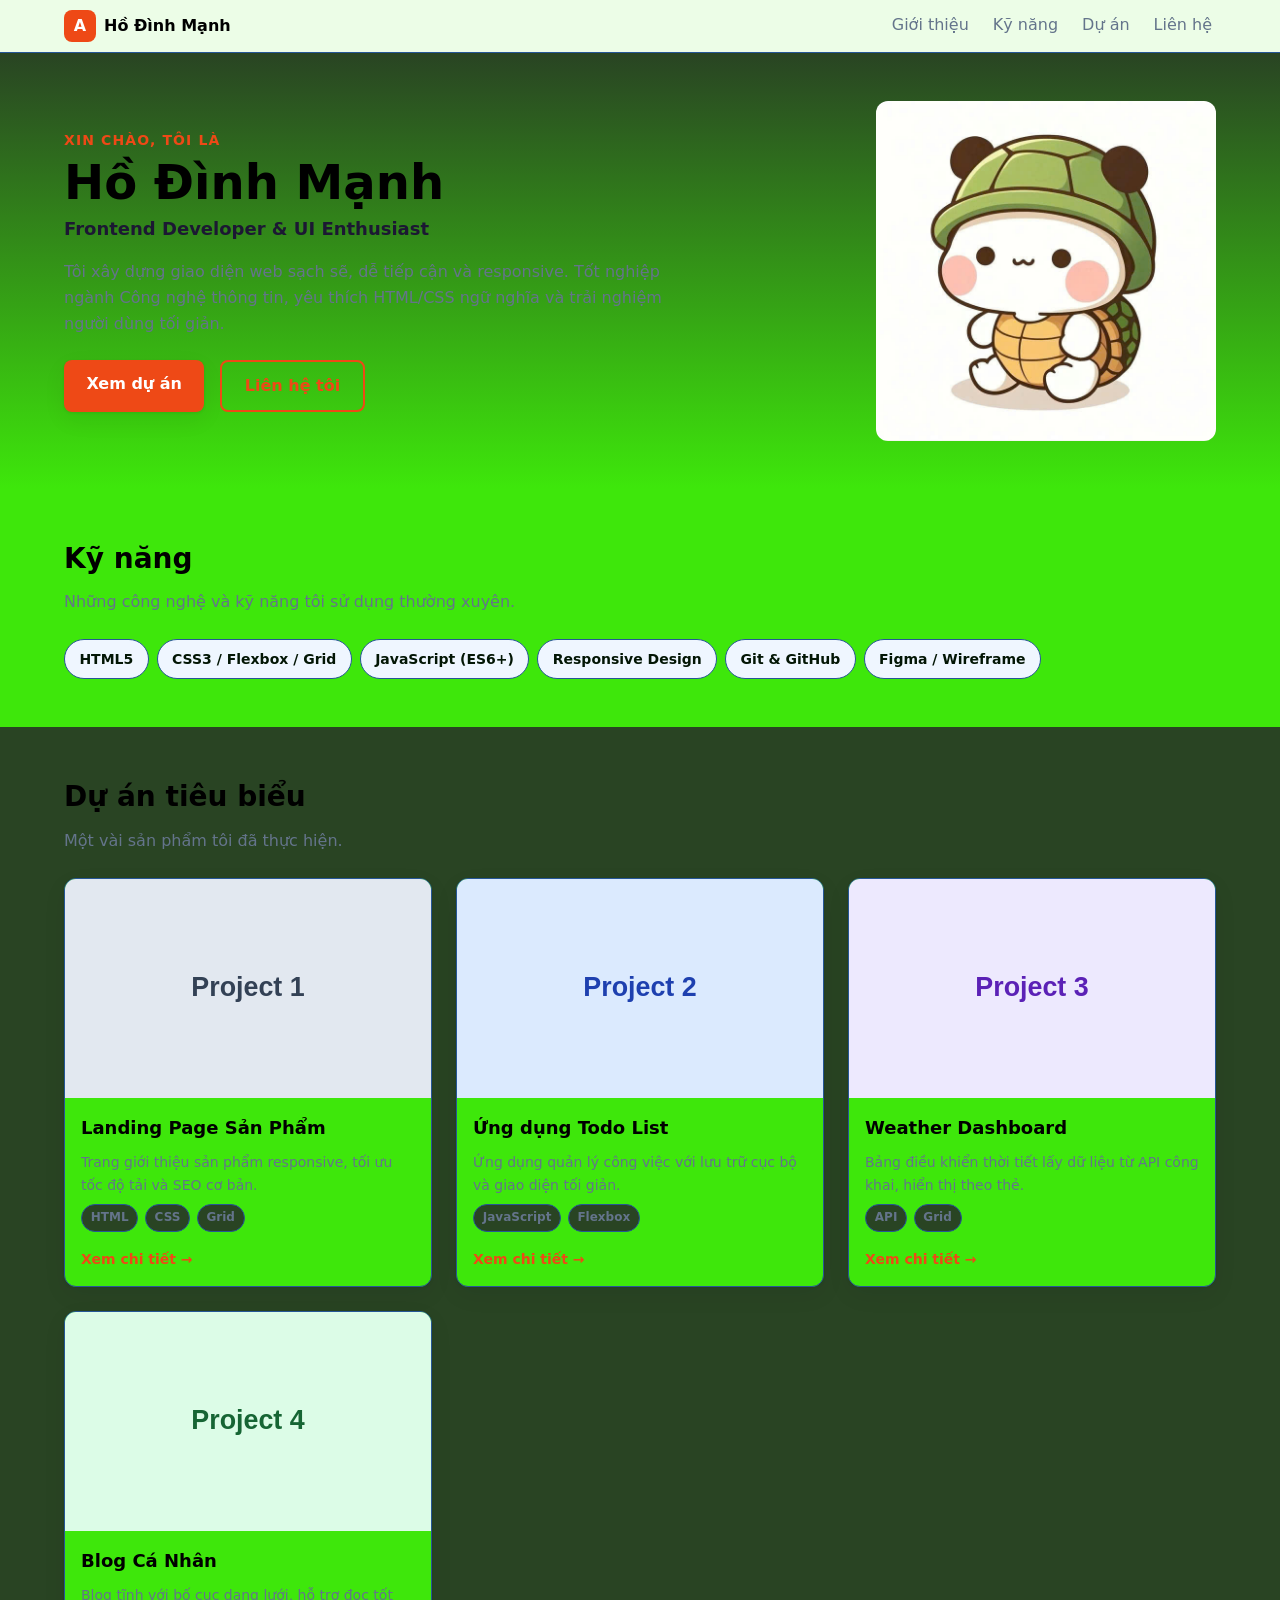
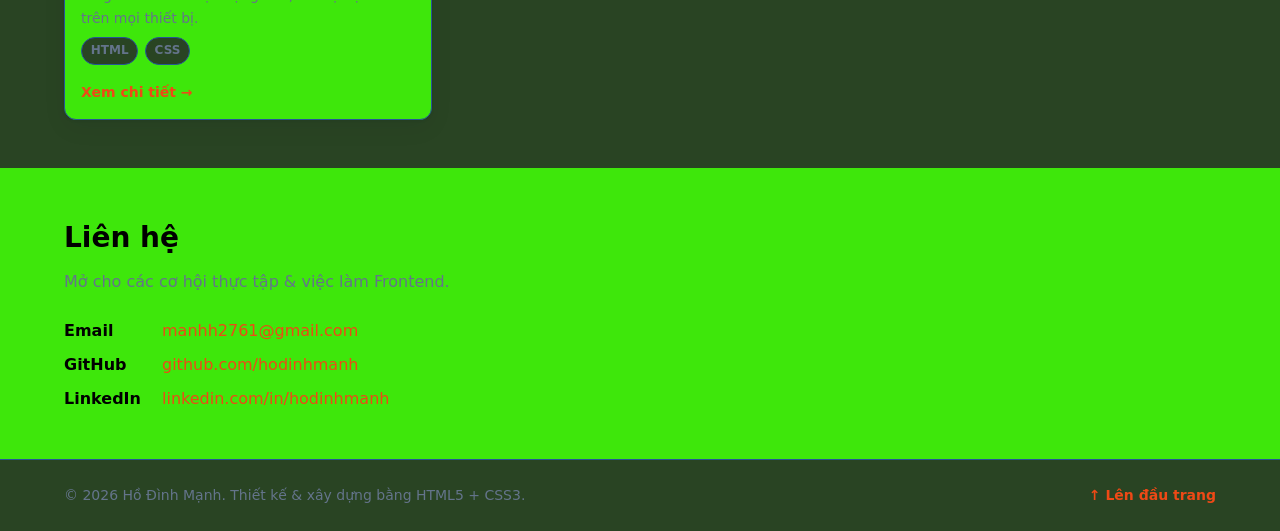
==== index.html @ feabca8a "init" ====
<!DOCTYPE html>
<!-- lang="vi" khai báo ngôn ngữ trang → hỗ trợ screen reader & SEO -->
<html lang="vi">

<head>
  <!-- ========== METADATA BẮT BUỘC ========== -->
  <meta charset="UTF-8" />
  <!-- viewport: nền tảng của responsive mobile-first, khóa tỉ lệ 1:1 với thiết bị -->
  <meta name="viewport" content="width=device-width, initial-scale=1.0" />
  <meta name="description" content="Portfolio CV của Hồ Đình Mạnh – Frontend Developer. Dự án, kỹ năng và thông tin liên hệ." />
  <meta name="author" content="Hồ Đình Mạnh" />
  <title>Hồ Đình Mạnh · Frontend Developer</title>

  <!-- Liên kết tới file CSS tách rời (yêu cầu của bài) -->
  <link rel="stylesheet" href="assets/css/styles.css" />
</head>

<body>

  <!-- ========================================================== -->
  <!-- HEADER: nhận diện + điều hướng chính                        -->
  <!-- ========================================================== -->
  <header class="site-header">
    <div class="container header-inner">
      <!-- Thương hiệu cá nhân -->
      <a class="brand" href="#top" aria-label="Về đầu trang">
        <span class="brand-mark" aria-hidden="true">A</span>
        <span class="brand-name">Hồ Đình Mạnh</span>
      </a>

      <!-- NAV dùng Flexbox (xem styles.css) -->
      <nav class="main-nav" aria-label="Điều hướng chính">
        <ul class="nav-list">
          <li><a href="#about">Giới thiệu</a></li>
          <li><a href="#skills">Kỹ năng</a></li>
          <li><a href="#projects">Dự án</a></li>
          <li><a href="#contact">Liên hệ</a></li>
        </ul>
      </nav>
    </div>
  </header>

  <!-- ========================================================== -->
  <!-- MAIN: toàn bộ nội dung chính của trang                      -->
  <!-- ========================================================== -->
  <main id="top">
    <!-- ----- SECTION: Giới thiệu / Hero ----- -->
    <section id="about" class="hero">
      <div class="container hero-inner">
        <div class="hero-text">
          <p class="eyebrow">Xin chào, tôi là</p>
          <h1 class="hero-title">Hồ Đình Mạnh</h1>
          <p class="hero-role">Frontend Developer &amp; UI Enthusiast</p>
          <p class="hero-desc">
            Tôi xây dựng giao diện web sạch sẽ, dễ tiếp cận và responsive.
            Tốt nghiệp ngành Công nghệ thông tin, yêu thích HTML/CSS ngữ nghĩa
            và trải nghiệm người dùng tối giản.
          </p>
          <div class="hero-actions">
            <a class="btn btn-primary" href="#projects">Xem dự án</a>
            <a class="btn btn-outline" href="#contact">Liên hệ tôi</a>
          </div>
        </div>

        <!-- Ảnh đại diện: dùng placeholder, thay bằng ảnh thật của bạn -->
        <figure class="hero-avatar">
          <img
            src="./assets/img/addmin.jpg"
            alt="Ảnh đại diện của Hồ Đình Mạnh"
            width="320" height="320" />
        </figure>
      </div>
    </section>

    <!-- ----- SECTION: Kỹ năng ----- -->
    <section id="skills" class="section">
      <div class="container">
        <h2 class="section-title">Kỹ năng</h2>
        <p class="section-sub">Những công nghệ và kỹ năng tôi sử dụng thường xuyên.</p>

        <ul class="skill-grid">
          <li class="skill-chip">HTML5</li>
          <li class="skill-chip">CSS3 / Flexbox / Grid</li>
          <li class="skill-chip">JavaScript (ES6+)</li>
          <li class="skill-chip">Responsive Design</li>
          <li class="skill-chip">Git &amp; GitHub</li>
          <li class="skill-chip">Figma / Wireframe</li>
        </ul>
      </div>
    </section>

    <!-- ----- SECTION: Dự án (danh sách thẻ dùng CSS Grid) ----- -->
    <section id="projects" class="section section-muted">
      <div class="container">
        <h2 class="section-title">Dự án tiêu biểu</h2>
        <p class="section-sub">Một vài sản phẩm tôi đã thực hiện.</p>

        <!-- .project-grid dùng CSS Grid (xem styles.css) -->
        <div class="project-grid">

          <!-- Mỗi thẻ là một <article> độc lập, có thể đứng riêng -->
          <article class="card">
            <img class="card-media"
              src="data:image/svg+xml,%3Csvg%20xmlns%3D%27http%3A//www.w3.org/2000/svg%27%20width%3D%27600%27%20height%3D%27360%27%20viewBox%3D%270%200%20600%20360%27%3E%3Crect%20width%3D%27100%25%27%20height%3D%27100%25%27%20fill%3D%27%23e2e8f0%27/%3E%3Ctext%20x%3D%2750%25%27%20y%3D%2750%25%27%20font-family%3D%27Segoe%20UI%2C%20Arial%2C%20sans-serif%27%20font-size%3D%2744%27%20font-weight%3D%27700%27%20fill%3D%27%23334155%27%20text-anchor%3D%27middle%27%20dominant-baseline%3D%27middle%27%3EProject%201%3C/text%3E%3C/svg%3E"
              alt="Ảnh minh họa dự án Landing Page" width="600" height="360" />
            <div class="card-body">
              <h3 class="card-title">Landing Page Sản Phẩm</h3>
              <p class="card-desc">
                Trang giới thiệu sản phẩm responsive, tối ưu tốc độ tải và SEO cơ bản.
              </p>
              <ul class="tag-list">
                <li>HTML</li>
                <li>CSS</li>
                <li>Grid</li>
              </ul>
              <a class="card-link" href="#">Xem chi tiết →</a>
            </div>
          </article>

          <article class="card">
            <img class="card-media"
              src="data:image/svg+xml,%3Csvg%20xmlns%3D%27http%3A//www.w3.org/2000/svg%27%20width%3D%27600%27%20height%3D%27360%27%20viewBox%3D%270%200%20600%20360%27%3E%3Crect%20width%3D%27100%25%27%20height%3D%27100%25%27%20fill%3D%27%23dbeafe%27/%3E%3Ctext%20x%3D%2750%25%27%20y%3D%2750%25%27%20font-family%3D%27Segoe%20UI%2C%20Arial%2C%20sans-serif%27%20font-size%3D%2744%27%20font-weight%3D%27700%27%20fill%3D%27%231e40af%27%20text-anchor%3D%27middle%27%20dominant-baseline%3D%27middle%27%3EProject%202%3C/text%3E%3C/svg%3E"
              alt="Ảnh minh họa dự án Todo App" width="600" height="360" />
            <div class="card-body">
              <h3 class="card-title">Ứng dụng Todo List</h3>
              <p class="card-desc">
                Ứng dụng quản lý công việc với lưu trữ cục bộ và giao diện tối giản.
              </p>
              <ul class="tag-list">
                <li>JavaScript</li>
                <li>Flexbox</li>
              </ul>
              <a class="card-link" href="#">Xem chi tiết →</a>
            </div>
          </article>

          <article class="card">
            <img class="card-media"
              src="data:image/svg+xml,%3Csvg%20xmlns%3D%27http%3A//www.w3.org/2000/svg%27%20width%3D%27600%27%20height%3D%27360%27%20viewBox%3D%270%200%20600%20360%27%3E%3Crect%20width%3D%27100%25%27%20height%3D%27100%25%27%20fill%3D%27%23ede9fe%27/%3E%3Ctext%20x%3D%2750%25%27%20y%3D%2750%25%27%20font-family%3D%27Segoe%20UI%2C%20Arial%2C%20sans-serif%27%20font-size%3D%2744%27%20font-weight%3D%27700%27%20fill%3D%27%235b21b6%27%20text-anchor%3D%27middle%27%20dominant-baseline%3D%27middle%27%3EProject%203%3C/text%3E%3C/svg%3E"
              alt="Ảnh minh họa dự án Weather Dashboard" width="600" height="360" />
            <div class="card-body">
              <h3 class="card-title">Weather Dashboard</h3>
              <p class="card-desc">
                Bảng điều khiển thời tiết lấy dữ liệu từ API công khai, hiển thị theo thẻ.
              </p>
              <ul class="tag-list">
                <li>API</li>
                <li>Grid</li>
              </ul>
              <a class="card-link" href="#">Xem chi tiết →</a>
            </div>
          </article>

          <article class="card">
            <img class="card-media"
              src="data:image/svg+xml,%3Csvg%20xmlns%3D%27http%3A//www.w3.org/2000/svg%27%20width%3D%27600%27%20height%3D%27360%27%20viewBox%3D%270%200%20600%20360%27%3E%3Crect%20width%3D%27100%25%27%20height%3D%27100%25%27%20fill%3D%27%23dcfce7%27/%3E%3Ctext%20x%3D%2750%25%27%20y%3D%2750%25%27%20font-family%3D%27Segoe%20UI%2C%20Arial%2C%20sans-serif%27%20font-size%3D%2744%27%20font-weight%3D%27700%27%20fill%3D%27%23166534%27%20text-anchor%3D%27middle%27%20dominant-baseline%3D%27middle%27%3EProject%204%3C/text%3E%3C/svg%3E"
              alt="Ảnh minh họa dự án Blog cá nhân" width="600" height="360" />
            <div class="card-body">
              <h3 class="card-title">Blog Cá Nhân</h3>
              <p class="card-desc">
                Blog tĩnh với bố cục dạng lưới, hỗ trợ đọc tốt trên mọi thiết bị.
              </p>
              <ul class="tag-list">
                <li>HTML</li>
                <li>CSS</li>
              </ul>
              <a class="card-link" href="#">Xem chi tiết →</a>
            </div>
          </article>

        </div><!-- /.project-grid -->
      </div>
    </section>

    <!-- ----- SECTION: Liên hệ ----- -->
    <section id="contact" class="section">
      <div class="container contact-inner">
        <h2 class="section-title">Liên hệ</h2>
        <p class="section-sub">Mở cho các cơ hội thực tập &amp; việc làm Frontend.</p>

        <ul class="contact-list">
          <li><span class="contact-label">Email</span> <a href="mailto:an.manhh2761@gmail.com">manhh2761@gmail.com</a></li>
          <li><span class="contact-label">GitHub</span> <a href="#">github.com/hodinhmanh</a></li>
          <li><span class="contact-label">LinkedIn</span> <a href="#">linkedin.com/in/hodinhmanh</a></li>
        </ul>
      </div>
    </section>

  </main>

  <!-- ========================================================== -->
  <!-- FOOTER                                                      -->
  <!-- ========================================================== -->
  <footer class="site-footer">
    <div class="container footer-inner">
      <p>© 2026 Hồ Đình Mạnh. Thiết kế &amp; xây dựng bằng HTML5 + CSS3.</p>
      <a href="#top" class="to-top">↑ Lên đầu trang</a>
    </div>
  </footer>

</body>

</html>
---- assets/css/styles.css ----
/* ==========================================================================
   PORTFOLIO CV – styles.css
   Chiến lược: MOBILE-FIRST
   - Mặc định (ngoài media query) = giao diện cho màn hình nhỏ nhất (~360px)
   - @media (min-width: 768px)  → nâng cấp cho tablet
   - @media (min-width: 1280px) → nâng cấp cho desktop
   ========================================================================== */

/* ==========================================================================
   1. DESIGN TOKENS – biến hệ thống thị giác (màu, chữ, khoảng cách, bo góc)
   Dùng custom properties để thay đổi tập trung, nhất quán toàn trang.
   ========================================================================== */
:root {
  /* --- Bảng màu --- */
  --color-primary: #ee4916;      /* xanh thương hiệu */
  --color-primary-dark: #031605;
  --color-accent: #1c1833;       /* tím nhấn */
  --color-text: #000000;         /* chữ chính */
  --color-text-soft: #64748b;    /* chữ phụ */
  --color-bg: #3ee70b;           /* nền trang */
  --color-surface: #294423;      /* nền vùng nhấn */
  --color-border: #255696;       /* viền */
  --color-chip: #eff6ff;         /* nền chip kỹ năng */

  /* --- Typography --- */
  --font-base: system-ui, -apple-system, "Segoe UI", Roboto, Helvetica, Arial, sans-serif;
  --fs-sm: 0.875rem;   /* 14px */
  --fs-base: 1rem;     /* 16px */
  --fs-lg: 1.125rem;   /* 18px */
  --fs-h2: 1.5rem;     /* 24px */
  --fs-h1: 2rem;       /* 32px (sẽ tăng ở desktop) */
  --lh-base: 1.6;

  /* --- Khoảng cách (spacing scale) --- */
  --space-1: 0.5rem;
  --space-2: 1rem;
  --space-3: 1.5rem;
  --space-4: 2rem;
  --space-5: 3rem;

  /* --- Bố cục --- */
  --container-max: 1200px;
  --radius: 12px;
  --radius-sm: 8px;
  --shadow: 0 1px 3px rgba(15, 23, 42, 0.08), 0 8px 24px rgba(15, 23, 42, 0.06);
}

/* ==========================================================================
   2. CHUẨN HÓA BOX MODEL + RESET CƠ BẢN
   ========================================================================== */
*,
*::before,
*::after {
  box-sizing: border-box;   /* width đã bao gồm padding + border → dễ tính toán */
}

* {
  margin: 0;
  padding: 0;
}

html {
  scroll-behavior: smooth;        /* cuộn mượt khi bấm nav */
  -webkit-text-size-adjust: 100%; /* chống iOS tự phóng chữ */
}

body {
  font-family: var(--font-base);
  font-size: var(--fs-base);
  line-height: var(--lh-base);
  color: var(--color-text);
  background: var(--color-bg);
  overflow-x: hidden; /* LƯỚI AN TOÀN chống cuộn ngang; bố cục bên dưới vẫn tự đúng */
}

img {
  display: block;
  max-width: 100%;  /* ảnh không bao giờ tràn khung → không gây cuộn ngang */
  height: auto;
}

a {
  color: inherit;
  text-decoration: none;
}

ul {
  list-style: none;
}

/* ==========================================================================
   3. LAYOUT DÙNG LẠI – .container
   ========================================================================== */
.container {
  width: 100%;
  max-width: var(--container-max);
  margin-inline: auto;
  padding-inline: var(--space-2); /* lề ngang an toàn trên mobile */
}

.section {
  padding-block: var(--space-5);
}

.section-muted {
  background: var(--color-surface);
}

.section-title {
  font-size: var(--fs-h2);
  margin-bottom: var(--space-1);
}

.section-sub {
  color: var(--color-text-soft);
  margin-bottom: var(--space-3);
}

/* ==========================================================================
   4. HEADER + NAV (FLEXBOX)
   Mobile: thương hiệu trên, menu xuống dòng và tự wrap → không tràn ngang.
   ========================================================================== */
.site-header {
  position: sticky;
  top: 0;
  z-index: 10;
  background: rgba(255, 255, 255, 0.9);
  backdrop-filter: blur(8px);
  border-bottom: 1px solid var(--color-border);
}

.header-inner {
  display: flex;             /* FLEXBOX */
  flex-wrap: wrap;           /* cho phép xuống dòng trên màn hình hẹp */
  align-items: center;
  justify-content: space-between;
  gap: var(--space-1);
  padding-block: var(--space-1);
}

.brand {
  display: flex;
  align-items: center;
  gap: var(--space-1);
  font-weight: 700;
}

.brand-mark {
  display: grid;
  place-items: center;
  width: 2rem;
  height: 2rem;
  border-radius: var(--radius-sm);
  background: var(--color-primary);
  color: #fff;
  font-weight: 800;
}

/* Danh sách nav cũng là flex container */
.nav-list {
  display: flex;            /* FLEXBOX cho thanh điều hướng */
  flex-wrap: wrap;
  gap: var(--space-2);
}

.nav-list a {
  display: inline-block;
  padding: 0.25rem 0.25rem;
  color: var(--color-text-soft);
  font-weight: 500;
  border-bottom: 2px solid transparent;
  transition: color 0.15s, border-color 0.15s;
}

.nav-list a:hover,
.nav-list a:focus-visible {
  color: var(--color-primary);
  border-bottom-color: var(--color-primary);
}

/* ==========================================================================
   5. HERO / GIỚI THIỆU
   Mobile: xếp dọc (text trên, avatar dưới). Desktop: 2 cột.
   ========================================================================== */
.hero {
  padding-block: var(--space-5);
  background: linear-gradient(180deg, var(--color-surface), var(--color-bg));
}

.hero-inner {
  display: flex;
  flex-direction: column;     /* mobile-first: xếp dọc */
  gap: var(--space-4);
  align-items: flex-start;
}

.eyebrow {
  color: var(--color-primary);
  font-weight: 600;
  text-transform: uppercase;
  letter-spacing: 0.08em;
  font-size: var(--fs-sm);
}

.hero-title {
  font-size: var(--fs-h1);
  line-height: 1.15;
  margin-block: 0.25rem;
}

.hero-role {
  font-size: var(--fs-lg);
  color: var(--color-accent);
  font-weight: 600;
  margin-bottom: var(--space-2);
}

.hero-desc {
  color: var(--color-text-soft);
  max-width: 60ch;
  margin-bottom: var(--space-3);
}

.hero-actions {
  display: flex;
  flex-wrap: wrap;
  gap: var(--space-2);
}

.hero-avatar img {
  border-radius: var(--radius);
  /* box-shadow: var(--shadow); */
  width: 100%;
  /* max-width: 260px; */
}

/* --- Nút bấm --- */
.btn {
  display: inline-block;
  padding: 0.7rem 1.4rem;
  border-radius: var(--radius-sm);
  font-weight: 600;
  text-align: center;
  transition: transform 0.12s, background 0.15s, box-shadow 0.15s;
}

.btn:active { transform: translateY(1px); }

.btn-primary {
  background: var(--color-primary);
  color: #fff;
  box-shadow: var(--shadow);
}
.btn-primary:hover { background: var(--color-primary-dark); }

.btn-outline {
  border: 2px solid var(--color-primary);
  color: var(--color-primary);
}
.btn-outline:hover { background: var(--color-chip); }

/* ==========================================================================
   6. KỸ NĂNG – chip tự wrap bằng flex
   ========================================================================== */
.skill-grid {
  display: flex;
  flex-wrap: wrap;
  gap: var(--space-1);
}

.skill-chip {
  background: var(--color-chip);
  color: var(--color-primary-dark);
  border: 1px solid var(--color-border);
  padding: 0.5rem 0.9rem;
  border-radius: 999px;
  font-size: var(--fs-sm);
  font-weight: 600;
}

/* ==========================================================================
   7. DỰ ÁN – CSS GRID cho danh sách thẻ
   Mobile: 1 cột. Tablet: 2 cột. Desktop: 3 cột.
   ========================================================================== */
.project-grid {
  display: grid;                       /* CSS GRID */
  grid-template-columns: 1fr;          /* mobile-first: 1 cột */
  gap: var(--space-3);
}

.card {
  background: var(--color-bg);
  border: 1px solid var(--color-border);
  border-radius: var(--radius);
  overflow: hidden;                    /* bo góc gọn cả ảnh */
  box-shadow: var(--shadow);
  display: flex;
  flex-direction: column;
  transition: transform 0.15s, box-shadow 0.15s;
}

.card:hover {
  transform: translateY(-4px);
  box-shadow: 0 12px 32px rgba(15, 23, 42, 0.12);
}

.card-media {
  width: 100%;
  aspect-ratio: 5 / 3;                 /* giữ tỉ lệ ảnh ổn định */
  object-fit: cover;
}

.card-body {
  padding: var(--space-2);
  display: flex;
  flex-direction: column;
  gap: var(--space-1);
  flex: 1;                             /* các thẻ cao bằng nhau trong grid */
}

.card-title { font-size: var(--fs-lg); }

.card-desc {
  color: var(--color-text-soft);
  font-size: var(--fs-sm);
  flex: 1;
}

.tag-list {
  display: flex;
  flex-wrap: wrap;
  gap: 0.4rem;
}

.tag-list li {
  font-size: 0.75rem;
  font-weight: 600;
  color: var(--color-text-soft);
  background: var(--color-surface);
  border: 1px solid var(--color-border);
  padding: 0.2rem 0.55rem;
  border-radius: 999px;
}

.card-link {
  color: var(--color-primary);
  font-weight: 600;
  font-size: var(--fs-sm);
  margin-top: var(--space-1);
}

/* ==========================================================================
   8. LIÊN HỆ
   ========================================================================== */
.contact-list {
  display: flex;
  flex-direction: column;
  gap: var(--space-1);
}

.contact-list li {
  display: flex;
  flex-wrap: wrap;
  gap: var(--space-1);
  align-items: baseline;
}

.contact-label {
  min-width: 90px;
  font-weight: 700;
  color: var(--color-text);
}

.contact-list a { color: var(--color-primary); }
.contact-list a:hover { text-decoration: underline; }

/* ==========================================================================
   9. FOOTER
   ========================================================================== */
.site-footer {
  border-top: 1px solid var(--color-border);
  background: var(--color-surface);
  padding-block: var(--space-3);
}

.footer-inner {
  display: flex;
  flex-wrap: wrap;
  gap: var(--space-1);
  align-items: center;
  justify-content: space-between;
  color: var(--color-text-soft);
  font-size: var(--fs-sm);
}

.to-top { color: var(--color-primary); font-weight: 600; }

/* ==========================================================================
   10. MEDIA QUERIES – nâng cấp theo breakpoint (mobile-first)
   ========================================================================== */

/* ----- TABLET: ≥ 768px ----- */
@media (min-width: 768px) {
  :root {
    --fs-h1: 2.5rem;   /* 40px */
    --fs-h2: 1.75rem;  /* 28px */
  }

  .container { padding-inline: var(--space-3); }

  /* Hero chuyển sang 2 cột */
  .hero-inner {
    flex-direction: row;
    align-items: center;
    justify-content: space-between;
  }
  .hero-text { flex: 1; }
  .hero-avatar img { max-width: 300px; }

  /* Lưới dự án: 2 cột */
  .project-grid {
    grid-template-columns: repeat(2, 1fr);
  }
}

/* ----- DESKTOP: ≥ 1280px ----- */
@media (min-width: 1280px) {
  :root {
    --fs-h1: 3rem;     /* 48px */
  }

  /* Lưới dự án: 3 cột */
  .project-grid {
    grid-template-columns: repeat(3, 1fr);
  }

  .hero-avatar img { max-width: 340px; }
}

/* ==========================================================================
   11. HỖ TRỢ TIẾP CẬN & ƯA THÍCH NGƯỜI DÙNG
   ========================================================================== */
:focus-visible {
  outline: 3px solid var(--color-accent);
  outline-offset: 2px;
  border-radius: 4px;
}

@media (prefers-reduced-motion: reduce) {
  * {
    animation: none !important;
    transition: none !important;
    scroll-behavior: auto !important;
  }
}
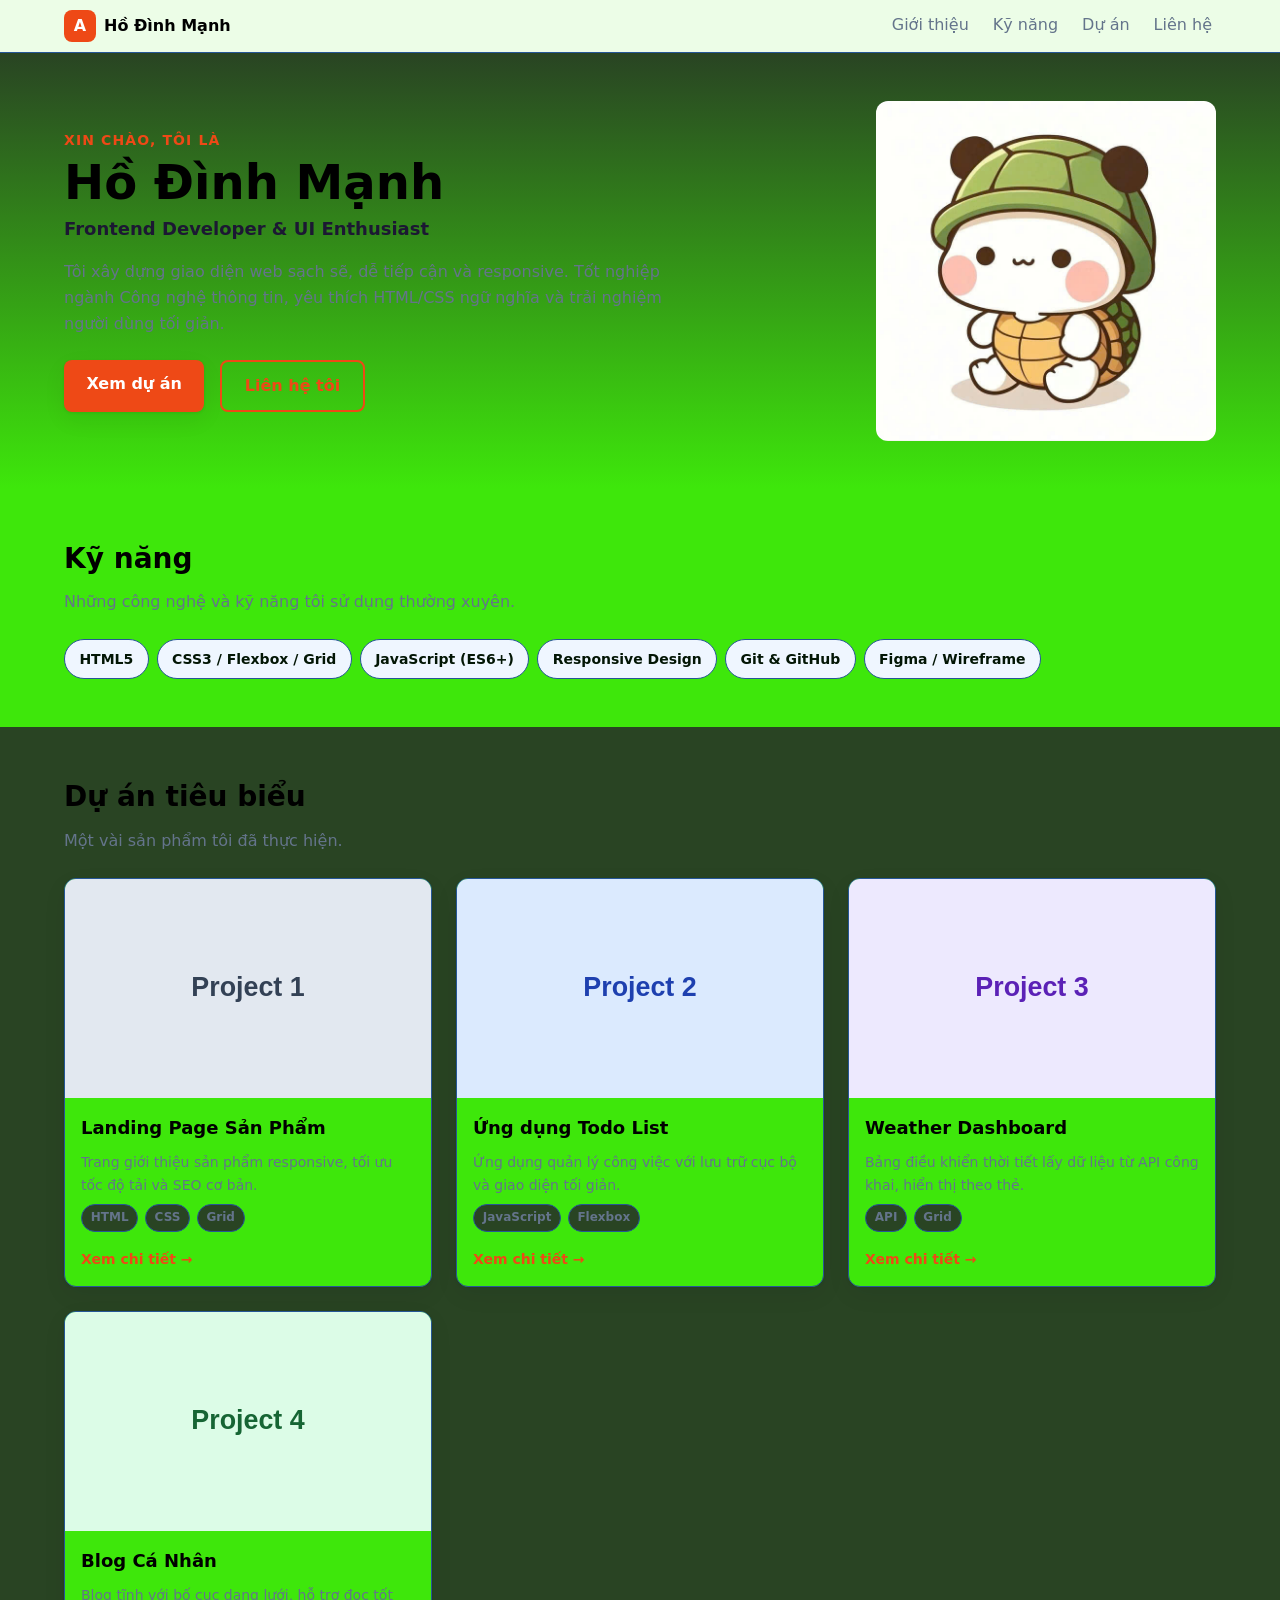
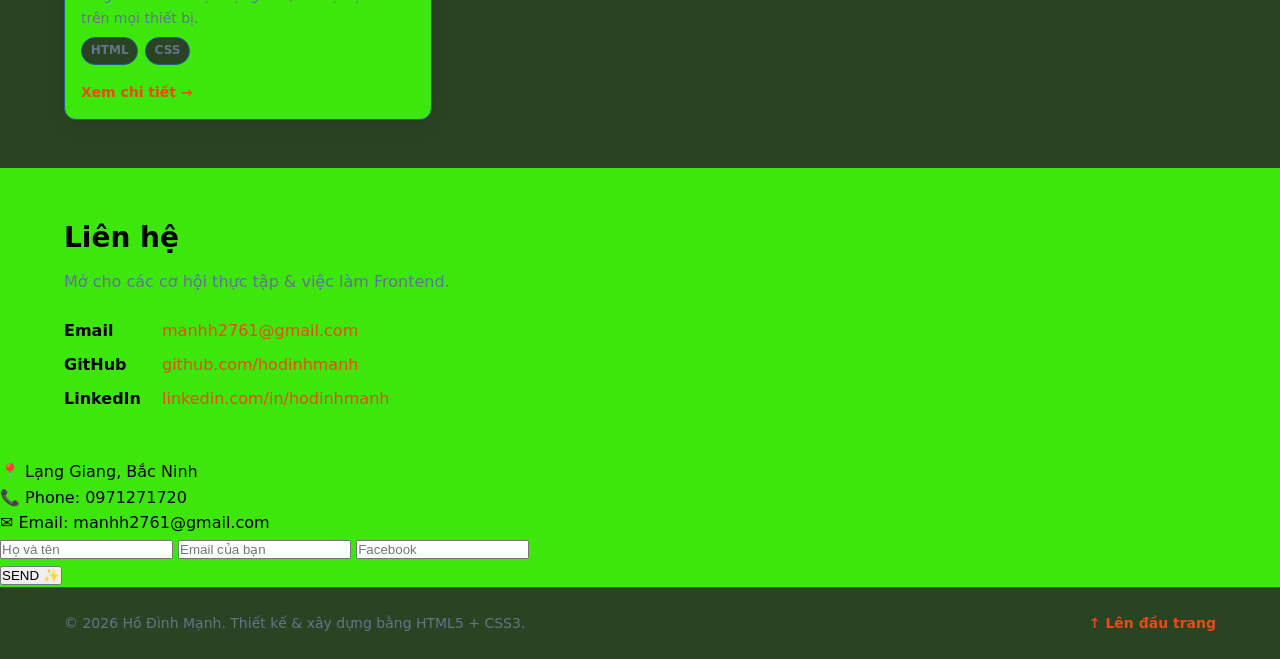
==== commit 49d00141: "Update index.html" ====
--- a/index.html
+++ b/index.html
@@ -12,8 +12,7 @@
   <title>Hồ Đình Mạnh · Frontend Developer</title>
 
   <!-- Liên kết tới file CSS tách rời (yêu cầu của bài) -->
-  <link rel="stylesheet" href="assets/css/styles.css" />
-</head>
+ <link rel="stylesheet" href="assets/css/styles.css" />
 
 <body>
 
@@ -185,7 +184,46 @@
         </ul>
       </div>
     </section>
-
+ <!-- CONTACT DETAILS -->
+<div class="contact-bottom">
+
+    <div class="contact-address">
+        <p>📍 Lạng Giang, Bắc Ninh</p>
+        <p>📞 Phone: 0971271720</p>
+        <p>✉️ Email: manhh2761@gmail.com</p>
+    </div>
+
+    <div class="contact-from">
+
+        <div class="input-row">
+
+            <input
+                type="text"
+                placeholder="Họ và tên"
+            >
+
+            <input
+                type="email"
+                placeholder="Email của bạn"
+            >
+
+            <input
+                class="message-input"
+                type="text"
+                placeholder="Facebook"
+            >
+
+        </div>
+
+        <div class="send-area">
+            <button type="submit">
+                SEND ✨
+            </button>
+        </div>
+
+    </div>
+
+</div>
   </main>
 
   <!-- ========================================================== -->
